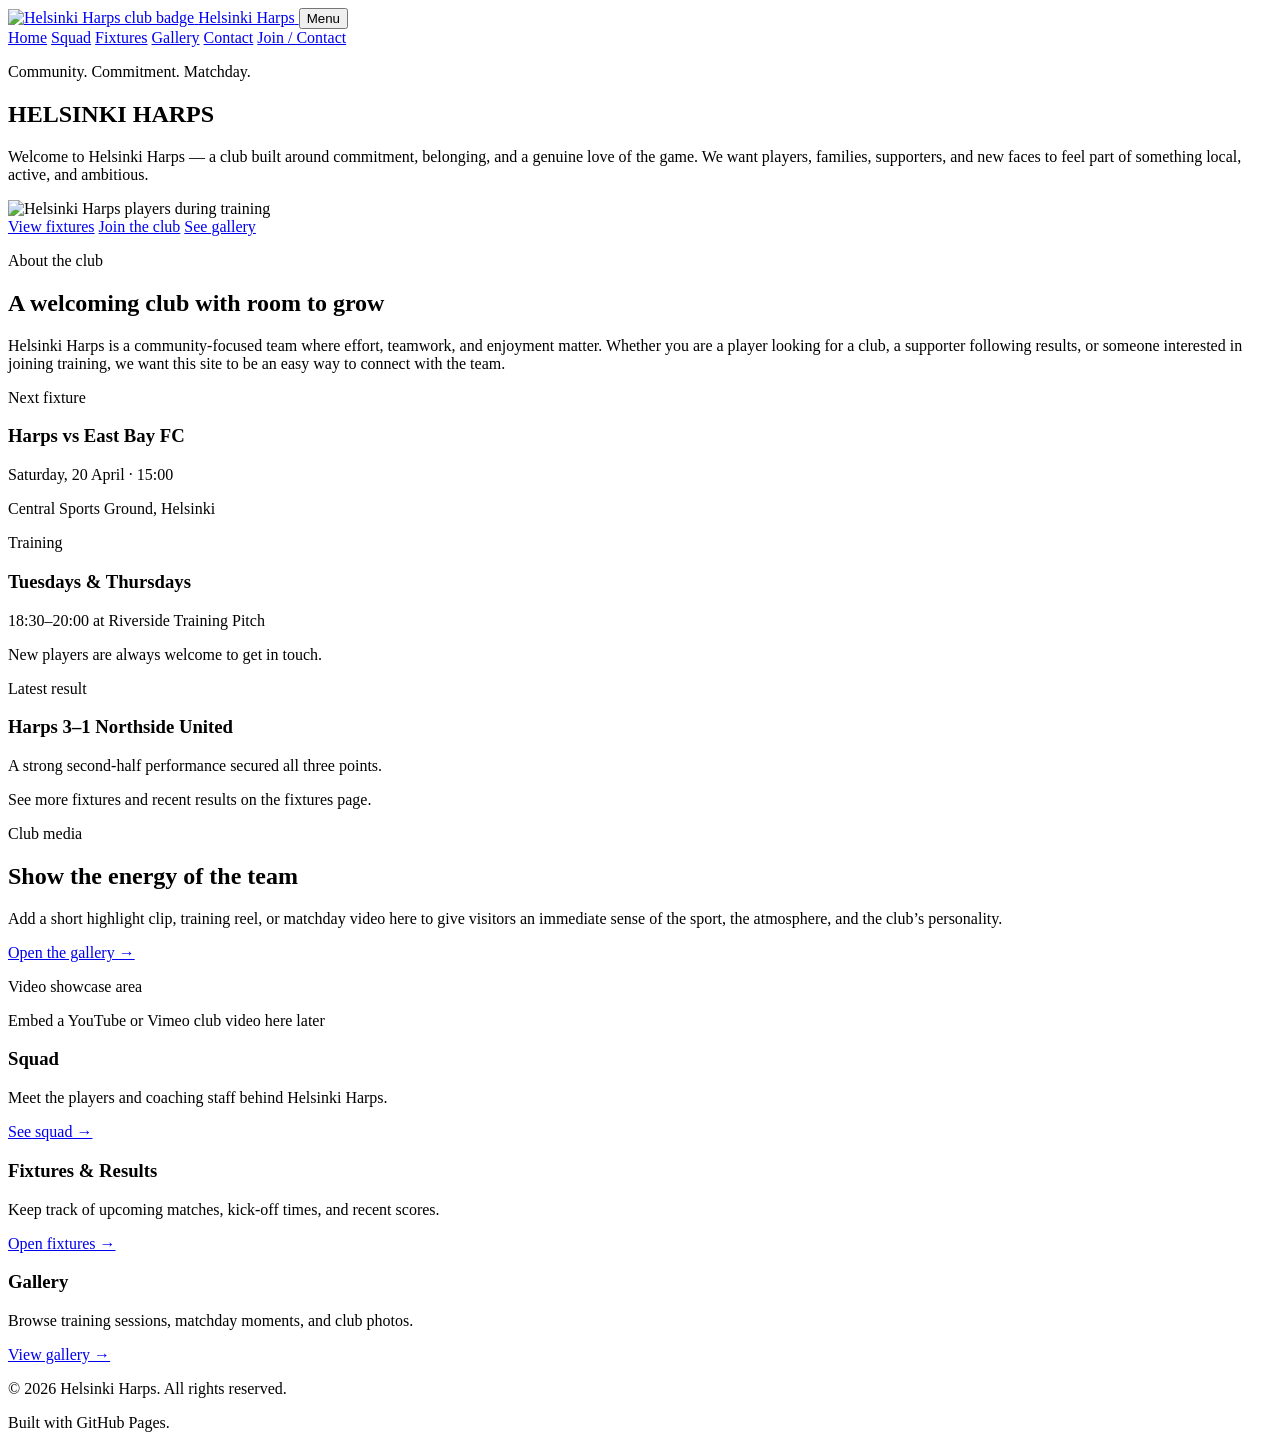
==== index.html @ 3d76b414 "Update index.html" ====
<!DOCTYPE html>
<html lang="en">
<head>
  <meta charset="UTF-8" />
  <meta name="viewport" content="width=device-width, initial-scale=1.0" />
  <title>Helsinki Harps | Club Home</title>
  <meta name="description" content="Official website of Helsinki Harps. Fixtures, squad, club updates, and contact information." />
  <link rel="stylesheet" href="style.css" />
</head>
<body>
  <header class="site-header">
    <div class="container nav-wrap">
      <a class="brand" href="index.html">
        <img src="assets/badges/badge.svg" alt="Helsinki Harps club badge" class="logo" />
        <span>Helsinki Harps</span>
      </a>

      <button class="menu-toggle" aria-label="Toggle navigation" id="menuToggle">Menu</button>

      <nav class="site-nav" id="siteNav">
        <a href="index.html">Home</a>
        <a href="squad.html">Squad</a>
        <a href="fixtures.html">Fixtures</a>
        <a href="gallery.html">Gallery</a>
        <a href="contact.html">Contact</a>
        <a href="contact.html" class="nav-cta">Join / Contact</a>
      </nav>
    </div>
  </header>

  <main>
    <section class="hero hero-spacious">
      <div class="container">
        <p class="hero-kicker">Community. Commitment. Matchday.</p>
        <h1 class="hero-title">HELSINKI HARPS</h1>
        <p class="hero-intro">
          Welcome to Helsinki Harps — a club built around commitment, belonging, and a genuine love of the game.
          We want players, families, supporters, and new faces to feel part of something local, active, and ambitious.
        </p>

        <div class="hero-image-wrap">
          <img
            src="assets/images/training/harps-training.jpeg"
            alt="Helsinki Harps players during training"
            width="1600"
            height="900"
            class="hero-image"
          />
        </div>

        <div class="hero-actions hero-actions-below">
          <a class="btn btn-primary" href="fixtures.html">View fixtures</a>
          <a class="btn btn-secondary" href="contact.html">Join the club</a>
          <a class="btn btn-ghost" href="gallery.html">See gallery</a>
        </div>
      </div>
    </section>

    <section class="section welcome-section">
      <div class="container two-col">
        <div>
          <p class="section-label">About the club</p>
          <h2>A welcoming club with room to grow</h2>
        </div>
        <div>
          <p class="section-text">
            Helsinki Harps is a community-focused team where effort, teamwork, and enjoyment matter.
            Whether you are a player looking for a club, a supporter following results, or someone interested
            in joining training, we want this site to be an easy way to connect with the team.
          </p>
        </div>
      </div>
    </section>

    <section class="section cards-section">
      <div class="container cards-3">
        <article class="info-card">
          <p class="card-label">Next fixture</p>
          <h3>Harps vs East Bay FC</h3>
          <p>Saturday, 20 April · 15:00</p>
          <p>Central Sports Ground, Helsinki</p>
        </article>

        <article class="info-card">
          <p class="card-label">Training</p>
          <h3>Tuesdays & Thursdays</h3>
          <p>18:30–20:00 at Riverside Training Pitch</p>
          <p>New players are always welcome to get in touch.</p>
        </article>

        <article class="info-card">
          <p class="card-label">Latest result</p>
          <h3>Harps 3–1 Northside United</h3>
          <p>A strong second-half performance secured all three points.</p>
          <p>See more fixtures and recent results on the fixtures page.</p>
        </article>
      </div>
    </section>

    <section class="section media-section">
      <div class="container media-grid">
        <div>
          <p class="section-label">Club media</p>
          <h2>Show the energy of the team</h2>
          <p class="section-text">
            Add a short highlight clip, training reel, or matchday video here to give visitors an immediate sense
            of the sport, the atmosphere, and the club’s personality.
          </p>
          <a class="text-link" href="gallery.html">Open the gallery →</a>
        </div>

        <div class="video-placeholder">
          <div class="video-box">
            <p>Video showcase area</p>
            <span>Embed a YouTube or Vimeo club video here later</span>
          </div>
        </div>
      </div>
    </section>

    <section class="section quick-links-section">
      <div class="container cards-3">
        <article class="link-card">
          <h3>Squad</h3>
          <p>Meet the players and coaching staff behind Helsinki Harps.</p>
          <a class="text-link" href="squad.html">See squad →</a>
        </article>

        <article class="link-card">
          <h3>Fixtures & Results</h3>
          <p>Keep track of upcoming matches, kick-off times, and recent scores.</p>
          <a class="text-link" href="fixtures.html">Open fixtures →</a>
        </article>

        <article class="link-card">
          <h3>Gallery</h3>
          <p>Browse training sessions, matchday moments, and club photos.</p>
          <a class="text-link" href="gallery.html">View gallery →</a>
        </article>
      </div>
    </section>
  </main>

  <footer class="site-footer">
    <div class="container footer-wrap">
      <p>© 2026 Helsinki Harps. All rights reserved.</p>
      <p>Built with GitHub Pages.</p>
    </div>
  </footer>

  <script src="script.js"></script>
</body>
</html>
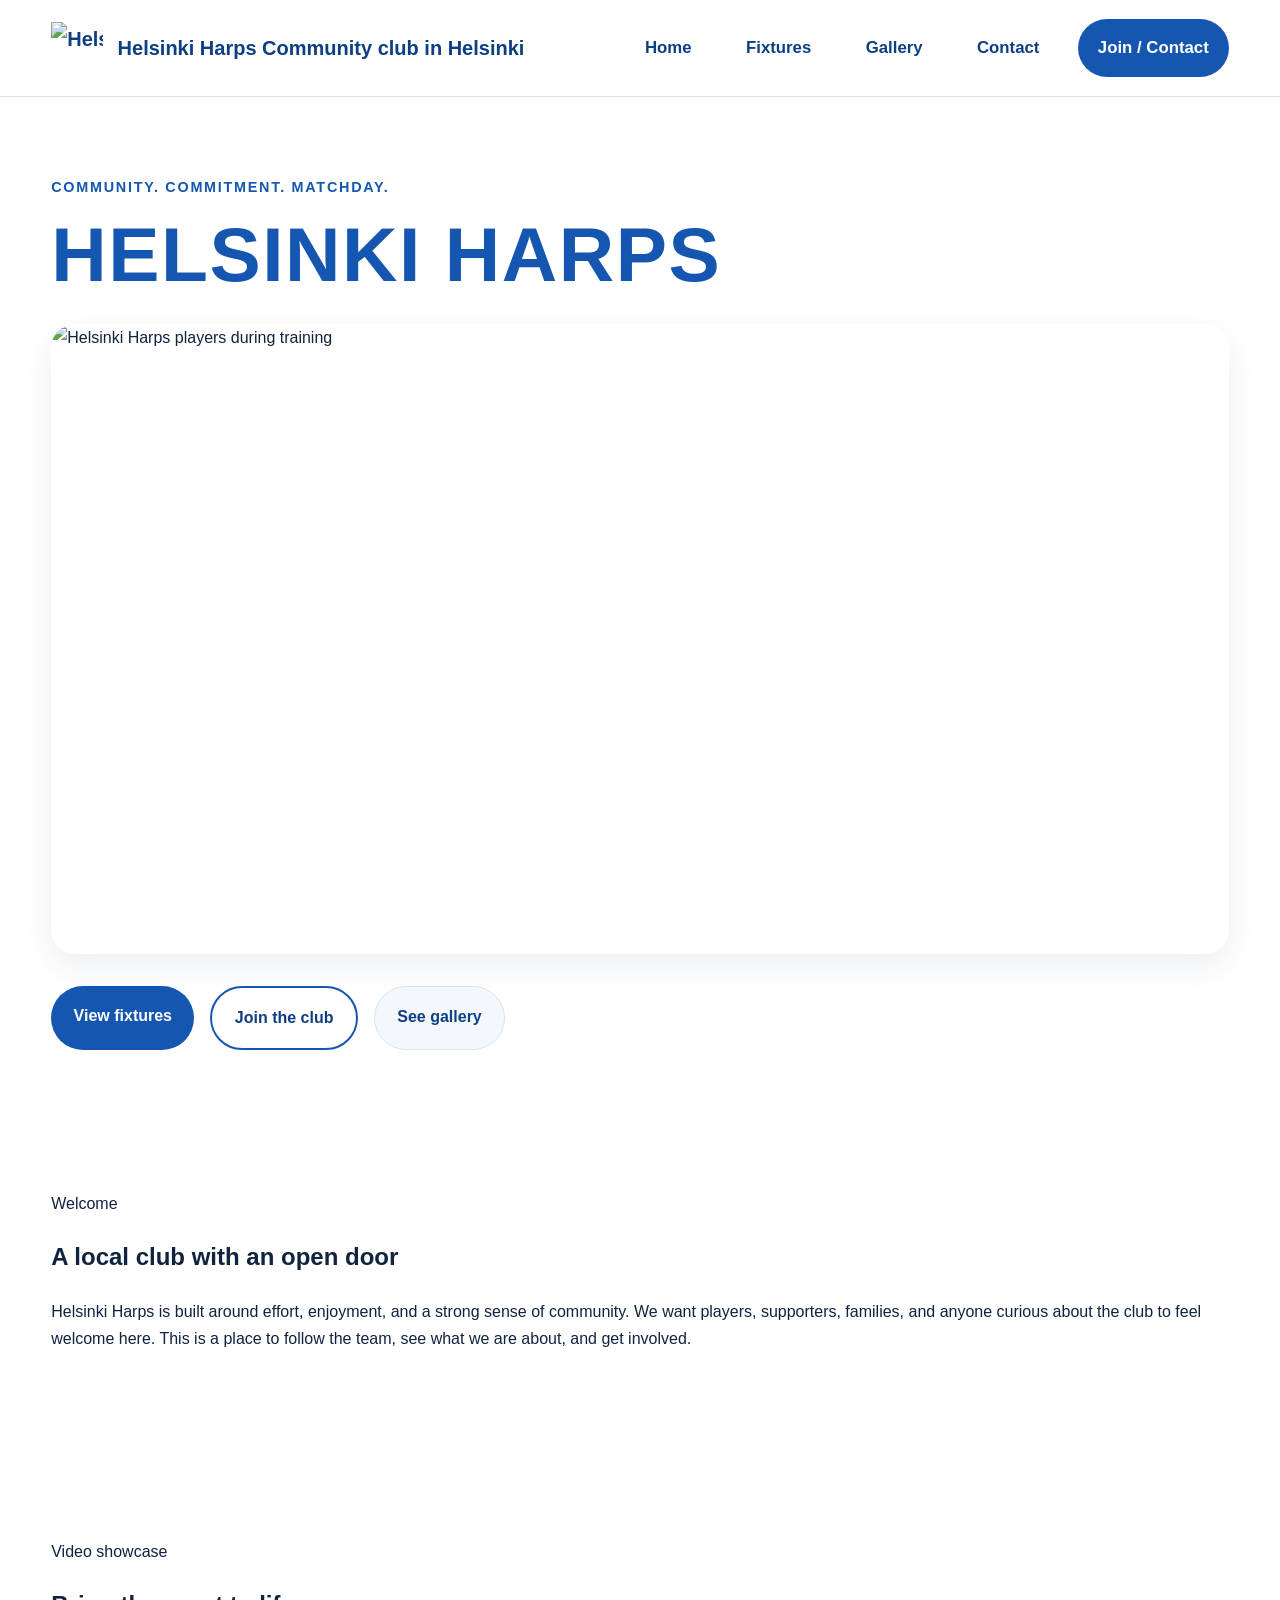
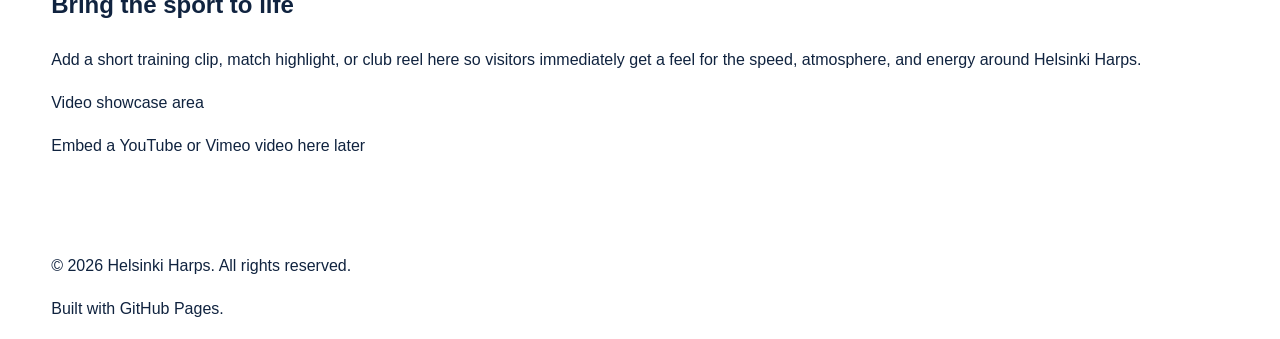
==== commit 6569e420: "Update index.html" ====
--- a/index.html
+++ b/index.html
@@ -4,22 +4,33 @@
   <meta charset="UTF-8" />
   <meta name="viewport" content="width=device-width, initial-scale=1.0" />
   <title>Helsinki Harps | Club Home</title>
-  <meta name="description" content="Official website of Helsinki Harps. Fixtures, squad, club updates, and contact information." />
+  <meta
+    name="description"
+    content="Official website of Helsinki Harps. Club information, gallery, fixtures, and contact details."
+  />
   <link rel="stylesheet" href="style.css" />
 </head>
 <body>
   <header class="site-header">
     <div class="container nav-wrap">
-      <a class="brand" href="index.html">
-        <img src="assets/badges/badge.svg" alt="Helsinki Harps club badge" class="logo" />
-        <span>Helsinki Harps</span>
+      <a class="brand brand-large" href="index.html">
+        <img
+          src="assets/badges/badge.svg"
+          alt="Helsinki Harps club badge"
+          class="logo"
+        />
+        <div class="brand-text">
+          <span class="brand-name">Helsinki Harps</span>
+          <span class="brand-subtitle">Community club in Helsinki</span>
+        </div>
       </a>
 
-      <button class="menu-toggle" aria-label="Toggle navigation" id="menuToggle">Menu</button>
+      <button class="menu-toggle" aria-label="Toggle navigation" id="menuToggle">
+        Menu
+      </button>
 
-      <nav class="site-nav" id="siteNav">
+      <nav class="site-nav site-nav-wide" id="siteNav">
         <a href="index.html">Home</a>
-        <a href="squad.html">Squad</a>
         <a href="fixtures.html">Fixtures</a>
         <a href="gallery.html">Gallery</a>
         <a href="contact.html">Contact</a>
@@ -29,14 +40,10 @@
   </header>
 
   <main>
-    <section class="hero hero-spacious">
-      <div class="container">
+    <section class="hero hero-clean">
+      <div class="container hero-container">
         <p class="hero-kicker">Community. Commitment. Matchday.</p>
         <h1 class="hero-title">HELSINKI HARPS</h1>
-        <p class="hero-intro">
-          Welcome to Helsinki Harps — a club built around commitment, belonging, and a genuine love of the game.
-          We want players, families, supporters, and new faces to feel part of something local, active, and ambitious.
-        </p>
 
         <div class="hero-image-wrap">
           <img
@@ -56,87 +63,35 @@
       </div>
     </section>
 
-    <section class="section welcome-section">
-      <div class="container two-col">
-        <div>
-          <p class="section-label">About the club</p>
-          <h2>A welcoming club with room to grow</h2>
-        </div>
-        <div>
-          <p class="section-text">
-            Helsinki Harps is a community-focused team where effort, teamwork, and enjoyment matter.
-            Whether you are a player looking for a club, a supporter following results, or someone interested
-            in joining training, we want this site to be an easy way to connect with the team.
-          </p>
-        </div>
-      </div>
-    </section>
-
-    <section class="section cards-section">
-      <div class="container cards-3">
-        <article class="info-card">
-          <p class="card-label">Next fixture</p>
-          <h3>Harps vs East Bay FC</h3>
-          <p>Saturday, 20 April · 15:00</p>
-          <p>Central Sports Ground, Helsinki</p>
-        </article>
-
-        <article class="info-card">
-          <p class="card-label">Training</p>
-          <h3>Tuesdays & Thursdays</h3>
-          <p>18:30–20:00 at Riverside Training Pitch</p>
-          <p>New players are always welcome to get in touch.</p>
-        </article>
-
-        <article class="info-card">
-          <p class="card-label">Latest result</p>
-          <h3>Harps 3–1 Northside United</h3>
-          <p>A strong second-half performance secured all three points.</p>
-          <p>See more fixtures and recent results on the fixtures page.</p>
-        </article>
+    <section class="section intro-section">
+      <div class="container intro-wrap">
+        <p class="section-label">Welcome</p>
+        <h2>A local club with an open door</h2>
+        <p class="section-text intro-text">
+          Helsinki Harps is built around effort, enjoyment, and a strong sense of community.
+          We want players, supporters, families, and anyone curious about the club to feel welcome here.
+          This is a place to follow the team, see what we are about, and get involved.
+        </p>
       </div>
     </section>
 
     <section class="section media-section">
       <div class="container media-grid">
-        <div>
-          <p class="section-label">Club media</p>
-          <h2>Show the energy of the team</h2>
+        <div class="media-copy">
+          <p class="section-label">Video showcase</p>
+          <h2>Bring the sport to life</h2>
           <p class="section-text">
-            Add a short highlight clip, training reel, or matchday video here to give visitors an immediate sense
-            of the sport, the atmosphere, and the club’s personality.
+            Add a short training clip, match highlight, or club reel here so visitors immediately
+            get a feel for the speed, atmosphere, and energy around Helsinki Harps.
           </p>
-          <a class="text-link" href="gallery.html">Open the gallery →</a>
         </div>
 
         <div class="video-placeholder">
           <div class="video-box">
             <p>Video showcase area</p>
-            <span>Embed a YouTube or Vimeo club video here later</span>
+            <span>Embed a YouTube or Vimeo video here later</span>
           </div>
         </div>
-      </div>
-    </section>
-
-    <section class="section quick-links-section">
-      <div class="container cards-3">
-        <article class="link-card">
-          <h3>Squad</h3>
-          <p>Meet the players and coaching staff behind Helsinki Harps.</p>
-          <a class="text-link" href="squad.html">See squad →</a>
-        </article>
-
-        <article class="link-card">
-          <h3>Fixtures & Results</h3>
-          <p>Keep track of upcoming matches, kick-off times, and recent scores.</p>
-          <a class="text-link" href="fixtures.html">Open fixtures →</a>
-        </article>
-
-        <article class="link-card">
-          <h3>Gallery</h3>
-          <p>Browse training sessions, matchday moments, and club photos.</p>
-          <a class="text-link" href="gallery.html">View gallery →</a>
-        </article>
       </div>
     </section>
   </main>
--- a/style.css
+++ b/style.css
@@ -0,0 +1,217 @@
+:root {
+  --bg: #ffffff;
+  --bg-soft: #f4f8fc;
+  --bg-accent: #eaf3ff;
+  --text: #10233f;
+  --text-soft: #48627d;
+  --blue: #1557b0;
+  --blue-dark: #0d3f82;
+  --blue-soft: #dbeafe;
+  --line: #d7e4f2;
+  --panel: #ffffff;
+  --shadow: 0 12px 32px rgba(15, 45, 85, 0.08);
+  --radius: 18px;
+  --max-width: 1180px;
+}
+
+* {
+  box-sizing: border-box;
+}
+
+html {
+  scroll-behavior: smooth;
+}
+
+body {
+  margin: 0;
+  font-family: "Segoe UI", Arial, sans-serif;
+  background: var(--bg);
+  color: var(--text);
+  line-height: 1.7;
+}
+
+img {
+  max-width: 100%;
+  display: block;
+}
+
+a {
+  color: inherit;
+  text-decoration: none;
+}
+
+.container {
+  width: min(92%, var(--max-width));
+  margin: 0 auto;
+}
+
+.site-header {
+  background: rgba(255, 255, 255, 0.96);
+  border-bottom: 1px solid var(--line);
+  position: sticky;
+  top: 0;
+  z-index: 100;
+  backdrop-filter: blur(10px);
+}
+
+.nav-wrap {
+  display: flex;
+  align-items: center;
+  justify-content: space-between;
+  gap: 2rem;
+  padding: 1.2rem 0;
+}
+
+.brand {
+  display: flex;
+  align-items: center;
+  gap: 0.9rem;
+  font-weight: 800;
+  font-size: 1.25rem;
+  color: var(--blue-dark);
+  white-space: nowrap;
+}
+
+.logo {
+  width: 52px;
+  height: 52px;
+  object-fit: contain;
+}
+
+.site-nav {
+  display: flex;
+  align-items: center;
+  gap: 1.4rem;
+  flex-wrap: wrap;
+}
+
+.site-nav a {
+  font-size: 1.05rem;
+  font-weight: 700;
+  color: var(--blue-dark);
+  padding: 0.8rem 1rem;
+  border-radius: 999px;
+}
+
+.site-nav a:hover {
+  background: var(--bg-accent);
+}
+
+.site-nav .nav-cta {
+  background: var(--blue);
+  color: #ffffff;
+  padding: 0.9rem 1.25rem;
+}
+
+.site-nav .nav-cta:hover {
+  background: var(--blue-dark);
+}
+
+.menu-toggle {
+  display: none;
+  background: var(--blue);
+  color: white;
+  border: none;
+  padding: 0.85rem 1rem;
+  border-radius: 12px;
+  font-weight: 700;
+}
+
+.hero {
+  padding: 4rem 0 3rem;
+}
+
+.hero-spacious {
+  padding-top: 4.5rem;
+}
+
+.hero-kicker {
+  text-transform: uppercase;
+  letter-spacing: 0.12em;
+  font-size: 0.9rem;
+  color: var(--blue);
+  font-weight: 800;
+  margin-bottom: 1rem;
+}
+
+.hero-title {
+  font-size: clamp(2.8rem, 6vw, 5.6rem);
+  line-height: 1;
+  letter-spacing: 0.02em;
+  color: var(--blue);
+  margin: 0 0 1.2rem;
+  font-weight: 900;
+}
+
+.hero-intro {
+  max-width: 760px;
+  font-size: 1.2rem;
+  color: var(--text-soft);
+  margin-bottom: 2rem;
+}
+
+.hero-image-wrap {
+  margin-top: 2rem;
+  margin-bottom: 2rem;
+}
+
+.hero-image {
+  width: 100%;
+  height: min(70vh, 720px);
+  object-fit: cover;
+  border-radius: 24px;
+  box-shadow: var(--shadow);
+}
+
+.hero-actions {
+  display: flex;
+  flex-wrap: wrap;
+  gap: 1rem;
+}
+
+.hero-actions-below {
+  margin-top: 1rem;
+}
+
+.btn {
+  display: inline-block;
+  padding: 1rem 1.4rem;
+  border-radius: 999px;
+  font-weight: 800;
+  font-size: 1rem;
+  transition: 0.2s ease;
+}
+
+.btn-primary {
+  background: var(--blue);
+  color: #ffffff;
+}
+
+.btn-primary:hover {
+  background: var(--blue-dark);
+}
+
+.btn-secondary {
+  background: #ffffff;
+  color: var(--blue-dark);
+  border: 2px solid var(--blue);
+}
+
+.btn-secondary:hover {
+  background: var(--bg-accent);
+}
+
+.btn-ghost {
+  background: var(--bg-soft);
+  color: var(--blue-dark);
+  border: 1px solid var(--line);
+}
+
+.btn-ghost:hover {
+  background: var(--blue-soft);
+}
+
+.section {
+  padding: 4.8rem 0;
+}
+
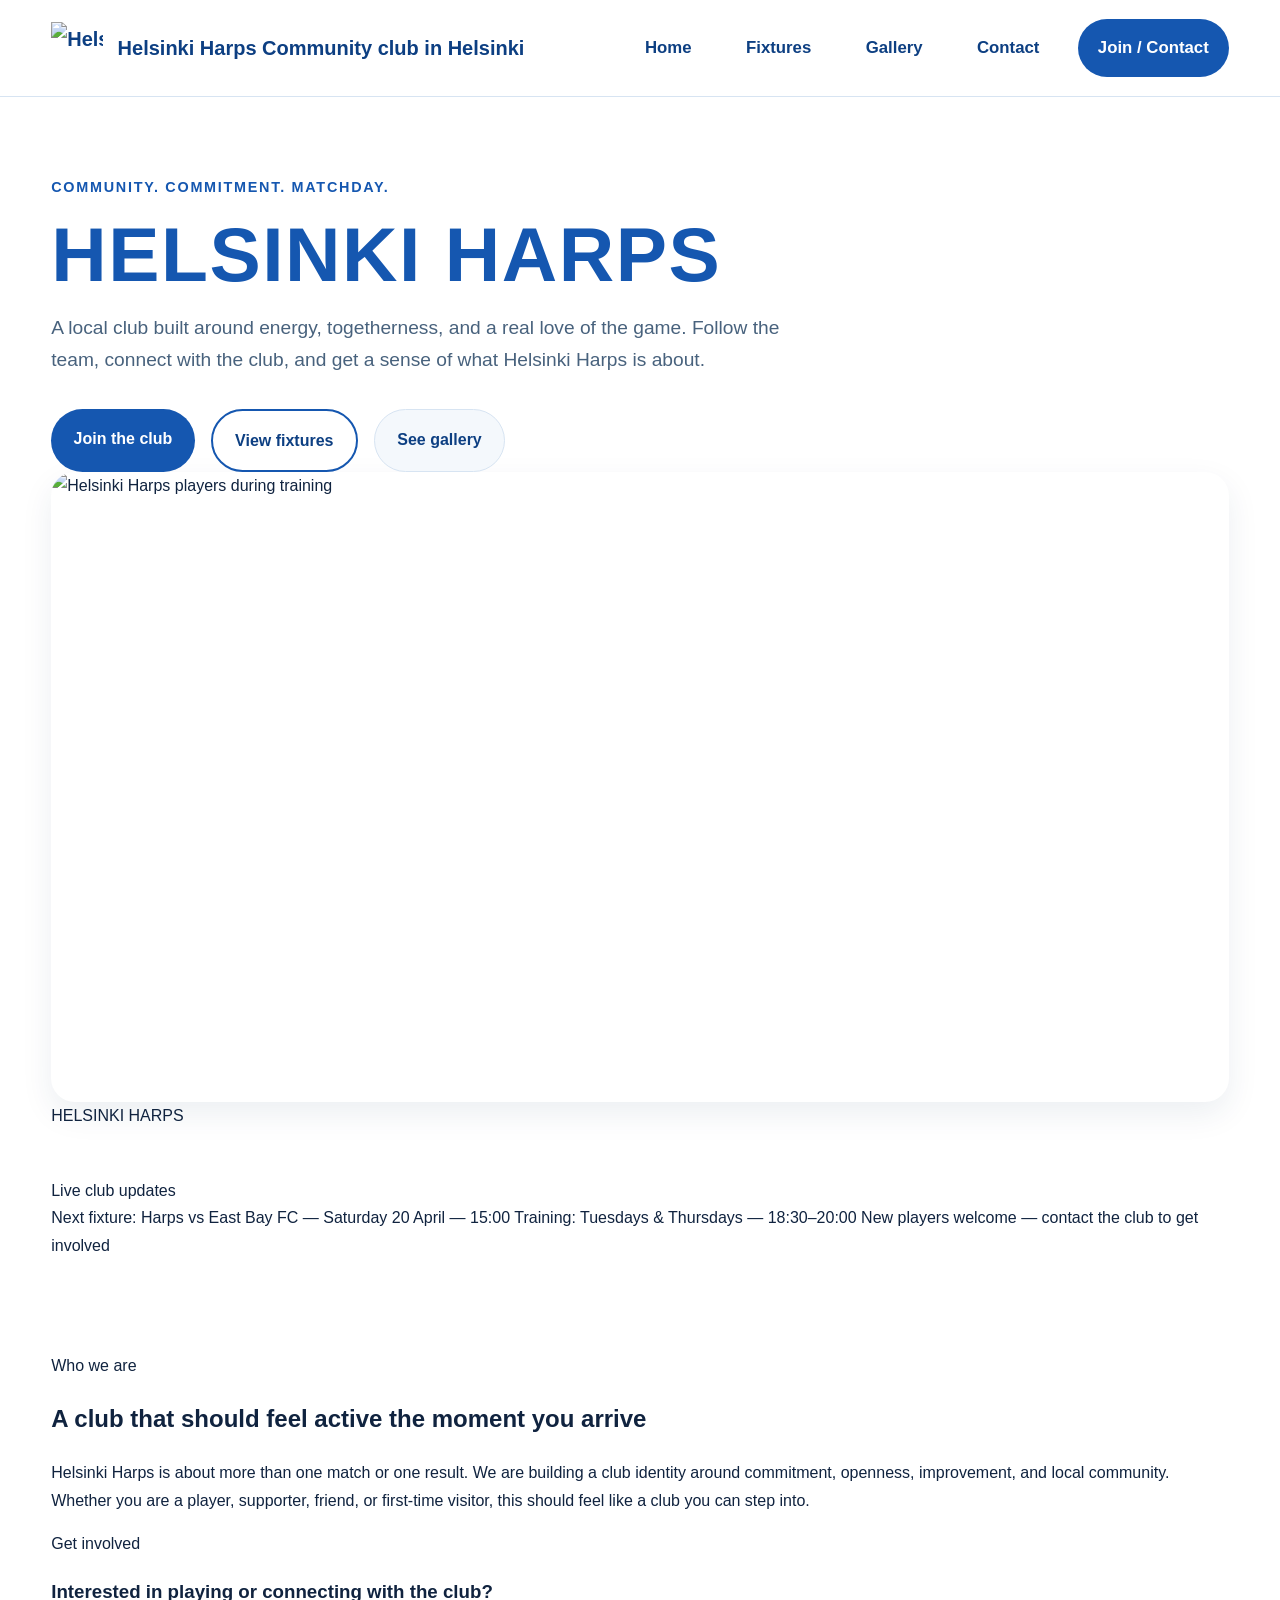
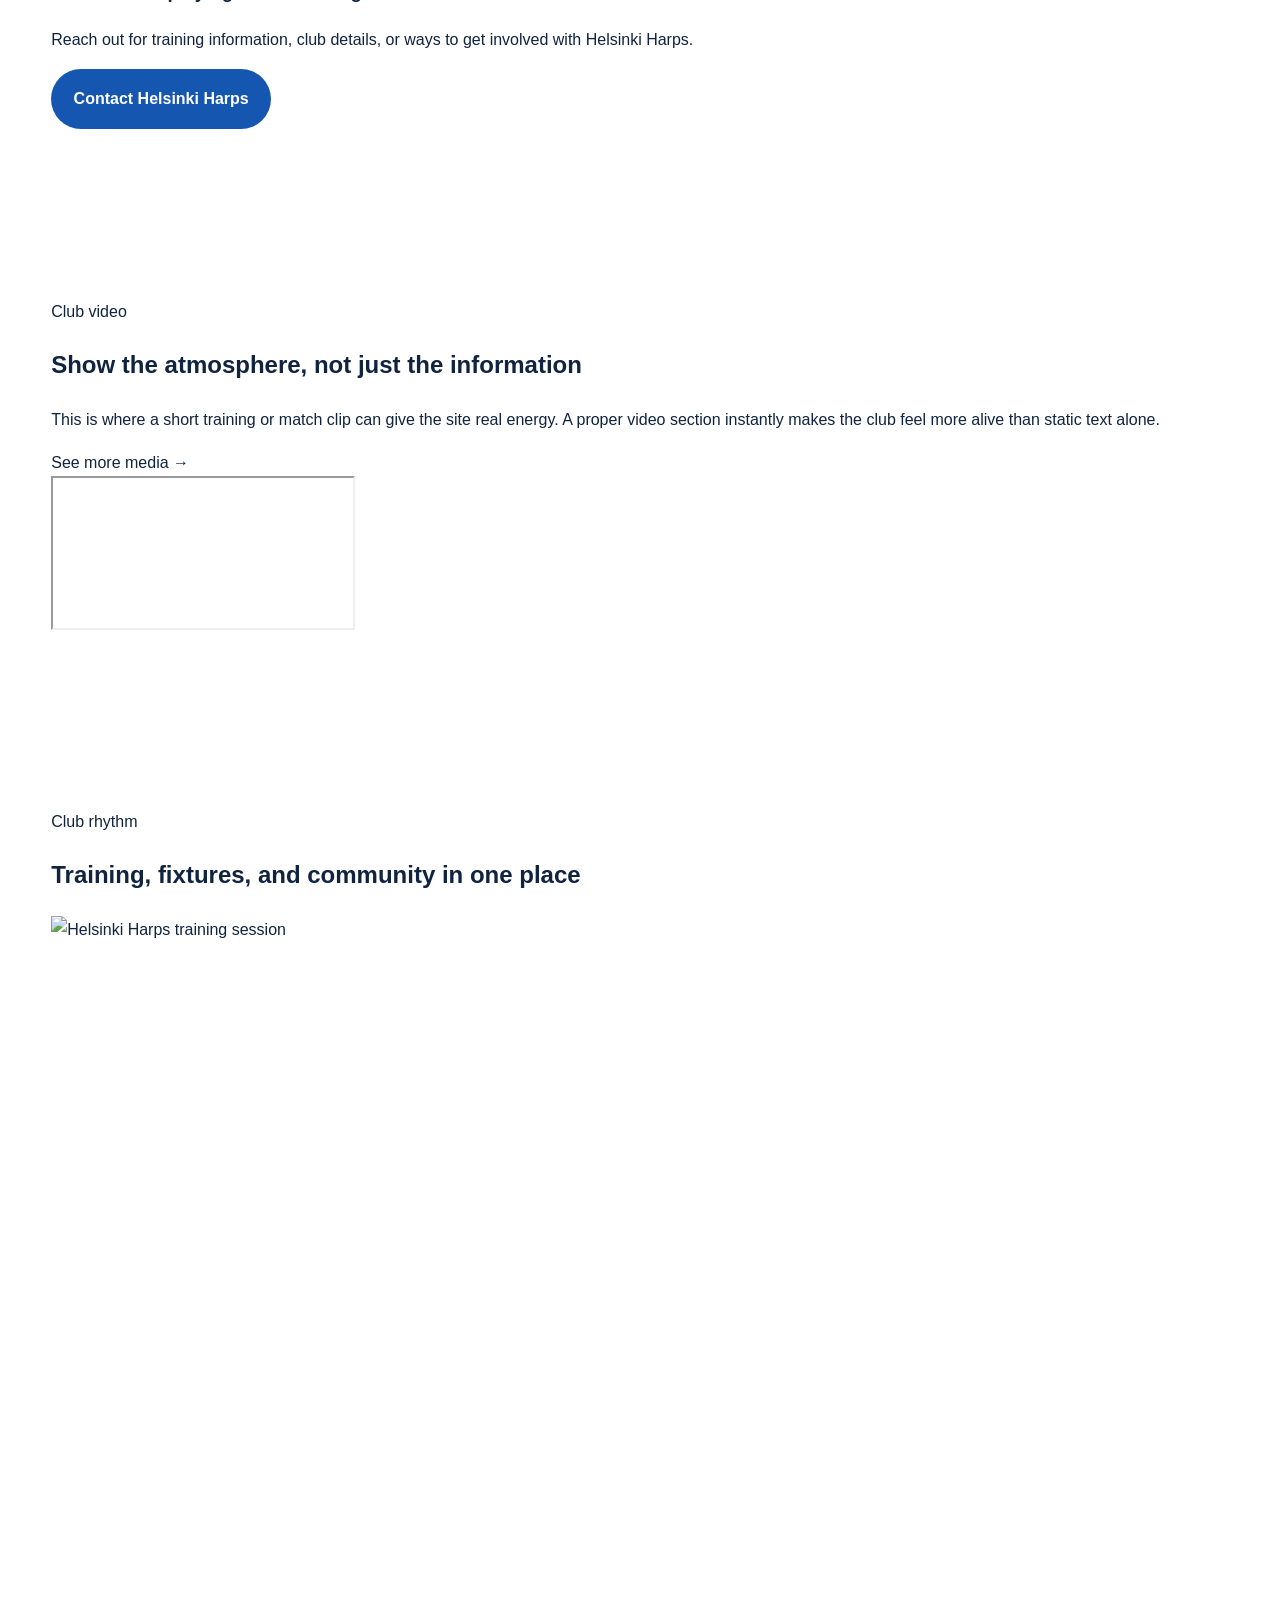
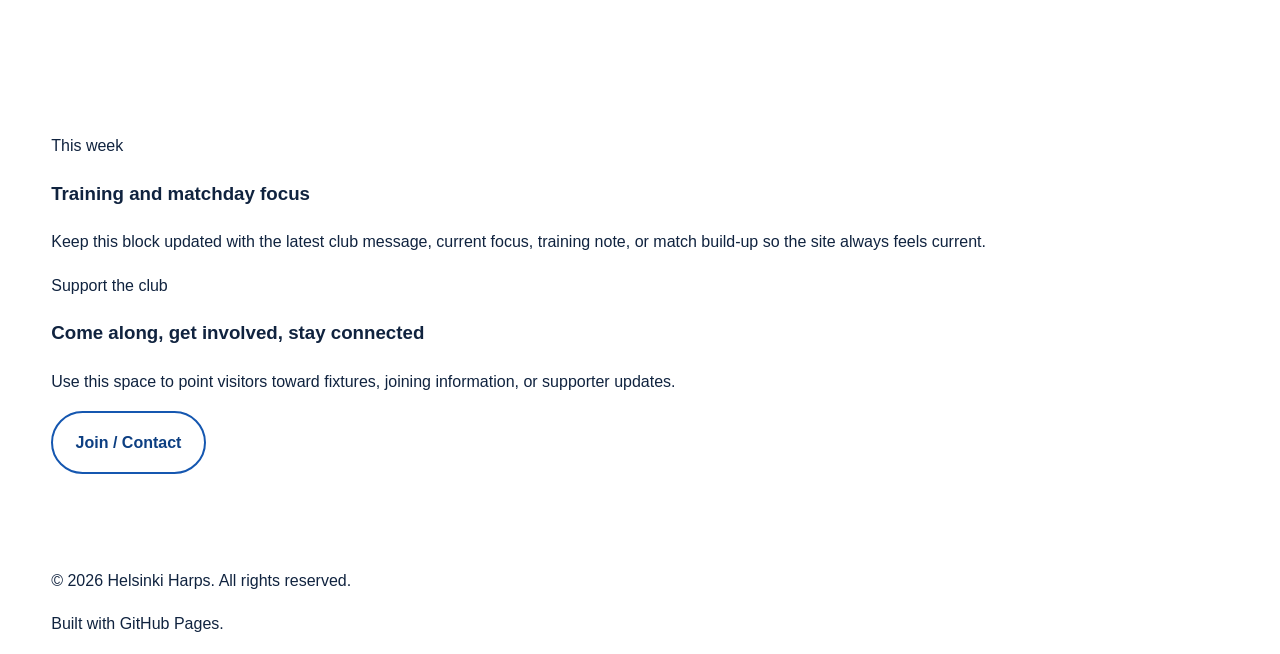
==== commit d8119bcf: "Update index.html" ====
--- a/index.html
+++ b/index.html
@@ -6,12 +6,12 @@
   <title>Helsinki Harps | Club Home</title>
   <meta
     name="description"
-    content="Official website of Helsinki Harps. Club information, gallery, fixtures, and contact details."
+    content="Official website of Helsinki Harps. Community club in Helsinki with fixtures, media, contact information, and club updates."
   />
   <link rel="stylesheet" href="style.css" />
 </head>
 <body>
-  <header class="site-header">
+  <header class="site-header" id="siteHeader">
     <div class="container nav-wrap">
       <a class="brand brand-large" href="index.html">
         <img
@@ -40,57 +40,134 @@
   </header>
 
   <main>
-    <section class="hero hero-clean">
-      <div class="container hero-container">
-        <p class="hero-kicker">Community. Commitment. Matchday.</p>
-        <h1 class="hero-title">HELSINKI HARPS</h1>
+    <section class="hero hero-premium">
+      <div class="container hero-grid">
+        <div class="hero-copy">
+          <p class="hero-kicker">Community. Commitment. Matchday.</p>
+          <h1 class="hero-title reveal">
+            HELSINKI HARPS
+          </h1>
+          <p class="hero-intro reveal">
+            A local club built around energy, togetherness, and a real love of the game.
+            Follow the team, connect with the club, and get a sense of what Helsinki Harps is about.
+          </p>
 
-        <div class="hero-image-wrap">
-          <img
-            src="assets/images/training/harps-training.jpeg"
-            alt="Helsinki Harps players during training"
-            width="1600"
-            height="900"
-            class="hero-image"
-          />
+          <div class="hero-actions reveal">
+            <a class="btn btn-primary" href="contact.html">Join the club</a>
+            <a class="btn btn-secondary" href="fixtures.html">View fixtures</a>
+            <a class="btn btn-ghost" href="gallery.html">See gallery</a>
+          </div>
         </div>
 
-        <div class="hero-actions hero-actions-below">
-          <a class="btn btn-primary" href="fixtures.html">View fixtures</a>
-          <a class="btn btn-secondary" href="contact.html">Join the club</a>
-          <a class="btn btn-ghost" href="gallery.html">See gallery</a>
+        <div class="hero-visual reveal">
+          <div class="hero-image-frame">
+            <img
+              src="assets/images/training/harps-training.jpeg"
+              alt="Helsinki Harps players during training"
+              width="1600"
+              height="900"
+              class="hero-image"
+            />
+            <div class="hero-image-badge">HELSINKI HARPS</div>
+          </div>
         </div>
       </div>
     </section>
 
-    <section class="section intro-section">
-      <div class="container intro-wrap">
-        <p class="section-label">Welcome</p>
-        <h2>A local club with an open door</h2>
-        <p class="section-text intro-text">
-          Helsinki Harps is built around effort, enjoyment, and a strong sense of community.
-          We want players, supporters, families, and anyone curious about the club to feel welcome here.
-          This is a place to follow the team, see what we are about, and get involved.
-        </p>
+    <section class="live-band">
+      <div class="container live-band-inner">
+        <div class="live-pill">Live club updates</div>
+        <div class="live-items">
+          <span>Next fixture: Harps vs East Bay FC — Saturday 20 April — 15:00</span>
+          <span>Training: Tuesdays & Thursdays — 18:30–20:00</span>
+          <span>New players welcome — contact the club to get involved</span>
+        </div>
       </div>
     </section>
 
-    <section class="section media-section">
-      <div class="container media-grid">
-        <div class="media-copy">
-          <p class="section-label">Video showcase</p>
-          <h2>Bring the sport to life</h2>
-          <p class="section-text">
-            Add a short training clip, match highlight, or club reel here so visitors immediately
-            get a feel for the speed, atmosphere, and energy around Helsinki Harps.
+    <section class="section intro-section reveal-section">
+      <div class="container story-grid">
+        <div class="story-copy">
+          <p class="section-label">Who we are</p>
+          <h2>A club that should feel active the moment you arrive</h2>
+          <p class="section-text intro-text">
+            Helsinki Harps is about more than one match or one result. We are building a club identity
+            around commitment, openness, improvement, and local community. Whether you are a player,
+            supporter, friend, or first-time visitor, this should feel like a club you can step into.
           </p>
         </div>
 
-        <div class="video-placeholder">
-          <div class="video-box">
-            <p>Video showcase area</p>
-            <span>Embed a YouTube or Vimeo video here later</span>
-          </div>
+        <div class="story-cta-card">
+          <p class="card-label">Get involved</p>
+          <h3>Interested in playing or connecting with the club?</h3>
+          <p>
+            Reach out for training information, club details, or ways to get involved with Helsinki Harps.
+          </p>
+          <a class="btn btn-primary btn-full" href="contact.html">Contact Helsinki Harps</a>
+        </div>
+      </div>
+    </section>
+
+    <section class="section media-section reveal-section">
+      <div class="container media-grid">
+        <div class="media-copy">
+          <p class="section-label">Club video</p>
+          <h2>Show the atmosphere, not just the information</h2>
+          <p class="section-text">
+            This is where a short training or match clip can give the site real energy. A proper video
+            section instantly makes the club feel more alive than static text alone.
+          </p>
+          <a class="text-link" href="gallery.html">See more media →</a>
+        </div>
+
+        <div class="video-embed-wrap">
+          <iframe
+            class="video-embed"
+            src="https://www.youtube.com/embed/dQw4w9WgXcQ"
+            title="Helsinki Harps club video"
+            loading="lazy"
+            allow="accelerometer; autoplay; clipboard-write; encrypted-media; gyroscope; picture-in-picture; web-share"
+            allowfullscreen
+          ></iframe>
+        </div>
+      </div>
+    </section>
+
+    <section class="section rhythm-section reveal-section">
+      <div class="container">
+        <div class="rhythm-header">
+          <p class="section-label">Club rhythm</p>
+          <h2>Training, fixtures, and community in one place</h2>
+        </div>
+
+        <div class="rhythm-grid">
+          <article class="rhythm-card rhythm-card-image">
+            <img
+              src="assets/images/training/harps-training.jpeg"
+              alt="Helsinki Harps training session"
+              width="1200"
+              height="800"
+              loading="lazy"
+            />
+          </article>
+
+          <article class="rhythm-card rhythm-card-text">
+            <p class="card-label">This week</p>
+            <h3>Training and matchday focus</h3>
+            <p>
+              Keep this block updated with the latest club message, current focus, training note,
+              or match build-up so the site always feels current.
+            </p>
+          </article>
+
+          <article class="rhythm-card rhythm-card-text">
+            <p class="card-label">Support the club</p>
+            <h3>Come along, get involved, stay connected</h3>
+            <p>
+              Use this space to point visitors toward fixtures, joining information, or supporter updates.
+            </p>
+            <a class="btn btn-secondary btn-full" href="contact.html">Join / Contact</a>
+          </article>
         </div>
       </div>
     </section>
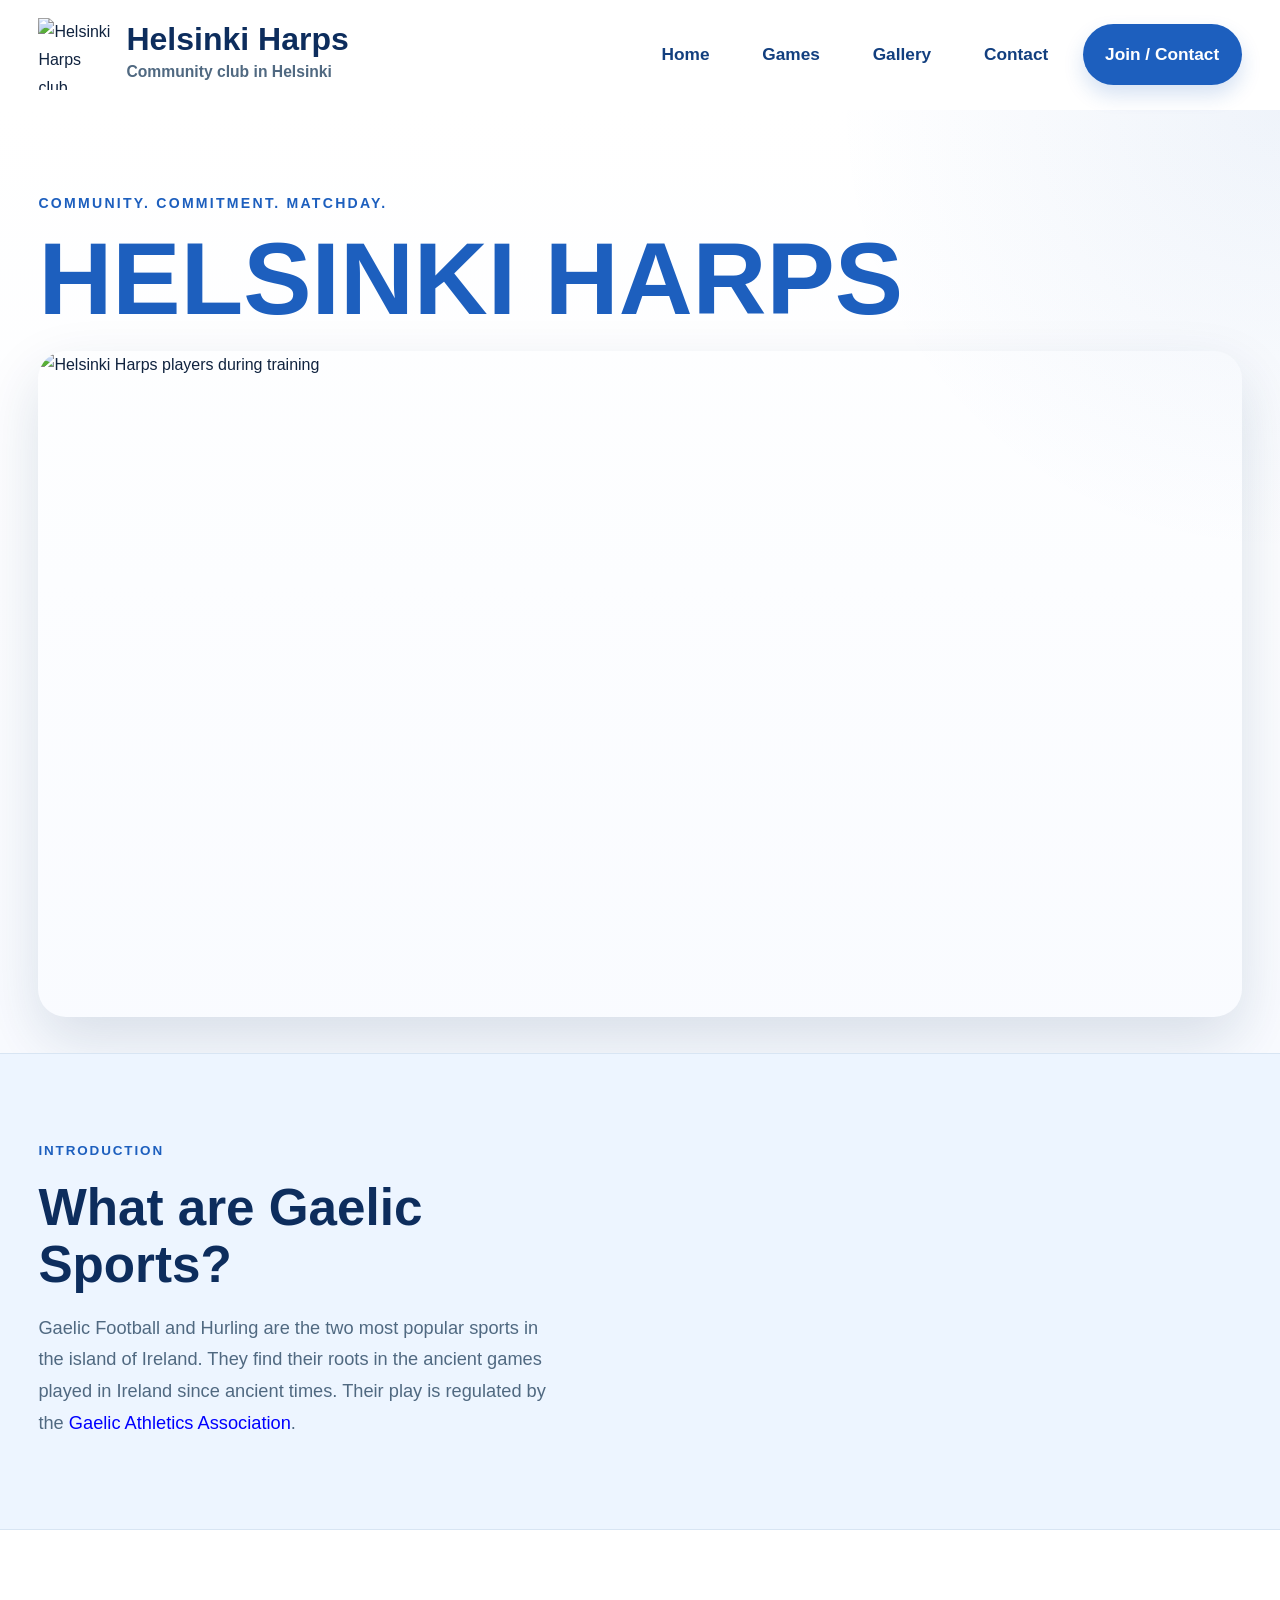
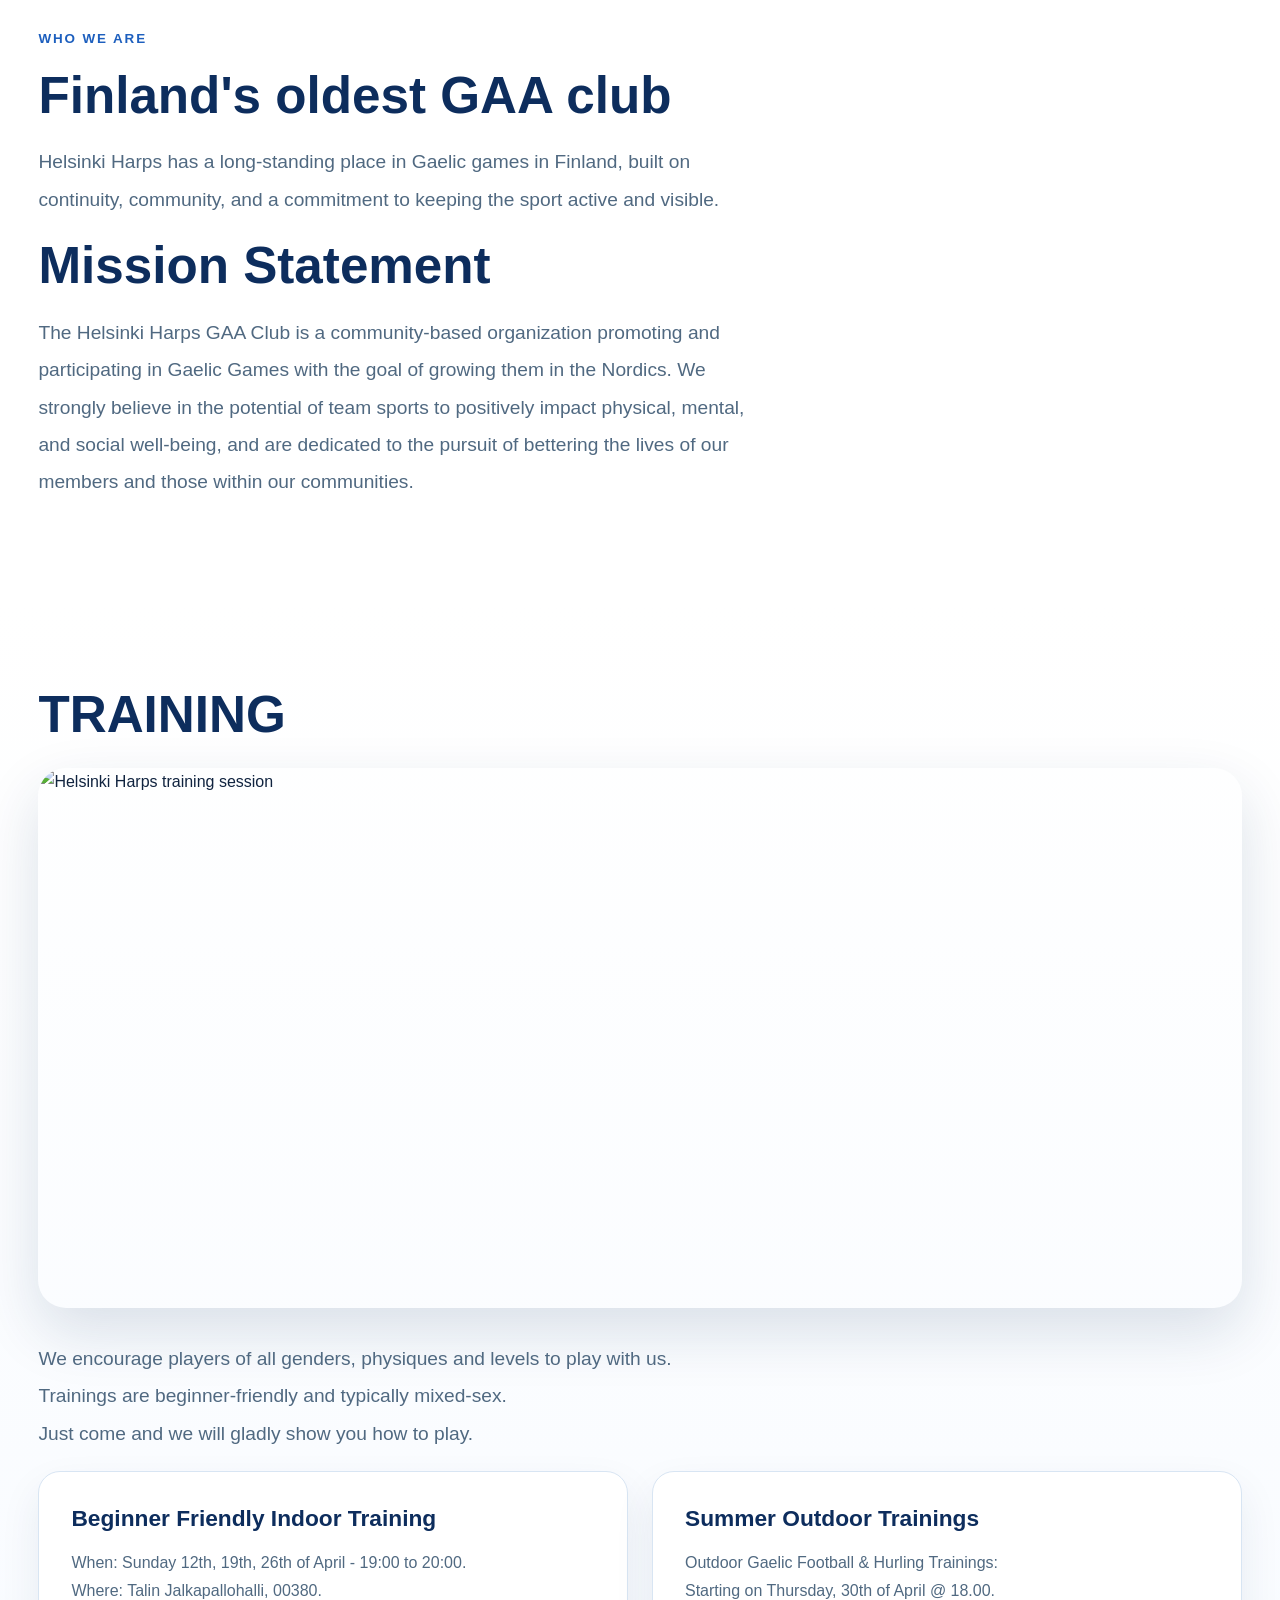
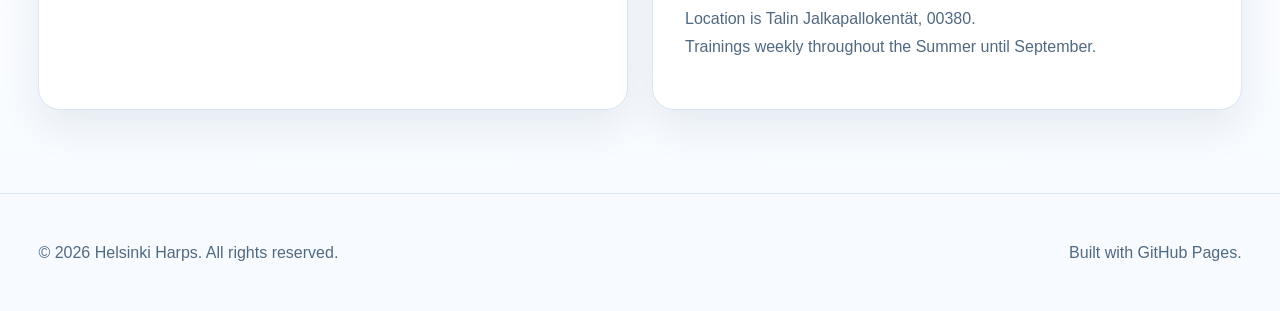
==== commit c4a73607: "Added mission statement" ====
--- a/index.html
+++ b/index.html
@@ -15,7 +15,7 @@
     <div class="container nav-wrap">
       <a class="brand brand-large" href="index.html">
         <img
-          src="assets/badges/badge.svg"
+          src="assets/badge_HELSINKIharps72dpi.png"
           alt="Helsinki Harps club badge"
           class="logo"
         />
@@ -31,7 +31,7 @@
 
       <nav class="site-nav site-nav-wide" id="siteNav">
         <a href="index.html">Home</a>
-        <a href="fixtures.html">Fixtures</a>
+        <a href="games.html">Games</a>
         <a href="gallery.html">Gallery</a>
         <a href="contact.html">Contact</a>
         <a href="contact.html" class="nav-cta">Join / Contact</a>
@@ -41,23 +41,9 @@
 
   <main>
     <section class="hero hero-premium">
-      <div class="container hero-grid">
-        <div class="hero-copy">
-          <p class="hero-kicker">Community. Commitment. Matchday.</p>
-          <h1 class="hero-title reveal">
-            HELSINKI HARPS
-          </h1>
-          <p class="hero-intro reveal">
-            A local club built around energy, togetherness, and a real love of the game.
-            Follow the team, connect with the club, and get a sense of what Helsinki Harps is about.
-          </p>
-
-          <div class="hero-actions reveal">
-            <a class="btn btn-primary" href="contact.html">Join the club</a>
-            <a class="btn btn-secondary" href="fixtures.html">View fixtures</a>
-            <a class="btn btn-ghost" href="gallery.html">See gallery</a>
-          </div>
-        </div>
+      <div class="container hero-single">
+        <p class="hero-kicker">Community. Commitment. Matchday.</p>
+        <h1 class="hero-title reveal">HELSINKI HARPS</h1>
 
         <div class="hero-visual reveal">
           <div class="hero-image-frame">
@@ -68,105 +54,84 @@
               height="900"
               class="hero-image"
             />
-            <div class="hero-image-badge">HELSINKI HARPS</div>
           </div>
         </div>
       </div>
     </section>
 
-    <section class="live-band">
-      <div class="container live-band-inner">
-        <div class="live-pill">Live club updates</div>
-        <div class="live-items">
-          <span>Next fixture: Harps vs East Bay FC — Saturday 20 April — 15:00</span>
-          <span>Training: Tuesdays & Thursdays — 18:30–20:00</span>
-          <span>New players welcome — contact the club to get involved</span>
+    <section class="video-band reveal-section">
+      <div class="container media-grid media-grid-stacked">
+        <div class="media-copy">
+          <p class="section-label">Introduction</p>
+          <h2>What are Gaelic Sports?</h2>
+          <p class="section-text">
+            Gaelic Football and Hurling are the two most popular sports in the island of Ireland. They find their roots in the ancient games played in Ireland since ancient times. Their play is regulated by the <a href="https://en.wikipedia.org/wiki/Gaelic_Athletic_Association" style="color: blue">Gaelic Athletics Association</a>.
+          </p>
+        </div>
+
+        <iframe width="560" height="315" src="https://www.youtube-nocookie.com/embed/iefgHpXyAhw?si=2azp2T5KitrL9Fgt" title="YouTube video player" frameborder="0" allow="accelerometer; autoplay; clipboard-write; encrypted-media; gyroscope; picture-in-picture; web-share" referrerpolicy="strict-origin-when-cross-origin" allowfullscreen></iframe>
+      </div>
+    </section>
+
+    <section class="section intro-section reveal-section">
+      <div class="container story-grid story-grid-simple">
+        <div class="story-copy">
+          <p class="section-label">Who we are</p>
+          <h2>Finland's oldest GAA club</h2>
+          <p class="section-text intro-text">
+            Helsinki Harps has a long-standing place in Gaelic games in Finland, built on continuity,
+            community, and a commitment to keeping the sport active and visible.
+          </p>
+          <h2>Mission Statement</h2>
+          <p class="section-text intro-text">
+            The Helsinki Harps GAA Club is a community-based organization promoting and participating in Gaelic Games
+            with the goal of growing them in the Nordics. We strongly believe in the potential of team sports to positively
+            impact physical, mental, and social well-being, and are dedicated to the pursuit of bettering the lives of our
+            members and those within our communities.
+          </p>
         </div>
       </div>
     </section>
 
-    <section class="section intro-section reveal-section">
-      <div class="container story-grid">
-        <div class="story-copy">
-          <p class="section-label">Who we are</p>
-          <h2>A club that should feel active the moment you arrive</h2>
-          <p class="section-text intro-text">
-            Helsinki Harps is about more than one match or one result. We are building a club identity
-            around commitment, openness, improvement, and local community. Whether you are a player,
-            supporter, friend, or first-time visitor, this should feel like a club you can step into.
-          </p>
+    <section class="section training-section reveal-section">
+      <div class="container">
+        <div class="training-header">
+          <h2>TRAINING</h2>
         </div>
 
-        <div class="story-cta-card">
-          <p class="card-label">Get involved</p>
-          <h3>Interested in playing or connecting with the club?</h3>
-          <p>
-            Reach out for training information, club details, or ways to get involved with Helsinki Harps.
-          </p>
-          <a class="btn btn-primary btn-full" href="contact.html">Contact Helsinki Harps</a>
+        <div class="training-image-wrap">
+          <img
+            src="assets/images/training/harps-training.jpeg"
+            alt="Helsinki Harps training session"
+            width="1200"
+            class="training-image"
+            loading="lazy"
+          />
         </div>
-      </div>
-    </section>
+        
+        <p class="section-text intro-text">
+            We encourage players of all genders, physiques and levels to play with us.
+            <br> Trainings are beginner-friendly and typically mixed-sex.
+            <br> Just come and we will gladly show you how to play.
+        </p>
 
-    <section class="section media-section reveal-section">
-      <div class="container media-grid">
-        <div class="media-copy">
-          <p class="section-label">Club video</p>
-          <h2>Show the atmosphere, not just the information</h2>
-          <p class="section-text">
-            This is where a short training or match clip can give the site real energy. A proper video
-            section instantly makes the club feel more alive than static text alone.
-          </p>
-          <a class="text-link" href="gallery.html">See more media →</a>
-        </div>
-
-        <div class="video-embed-wrap">
-          <iframe
-            class="video-embed"
-            src="https://www.youtube.com/embed/dQw4w9WgXcQ"
-            title="Helsinki Harps club video"
-            loading="lazy"
-            allow="accelerometer; autoplay; clipboard-write; encrypted-media; gyroscope; picture-in-picture; web-share"
-            allowfullscreen
-          ></iframe>
-        </div>
-      </div>
-    </section>
-
-    <section class="section rhythm-section reveal-section">
-      <div class="container">
-        <div class="rhythm-header">
-          <p class="section-label">Club rhythm</p>
-          <h2>Training, fixtures, and community in one place</h2>
-        </div>
-
-        <div class="rhythm-grid">
-          <article class="rhythm-card rhythm-card-image">
-            <img
-              src="assets/images/training/harps-training.jpeg"
-              alt="Helsinki Harps training session"
-              width="1200"
-              height="800"
-              loading="lazy"
-            />
-          </article>
-
-          <article class="rhythm-card rhythm-card-text">
-            <p class="card-label">This week</p>
-            <h3>Training and matchday focus</h3>
+        <div class="training-info-grid">
+          <article class="training-info-card">
+            <h3>Beginner Friendly Indoor Training</h3>
             <p>
-              Keep this block updated with the latest club message, current focus, training note,
-              or match build-up so the site always feels current.
+              When: Sunday 12th, 19th, 26th of April - 19:00 to 20:00.
+              <br> Where: Talin Jalkapallohalli, 00380.
             </p>
           </article>
 
-          <article class="rhythm-card rhythm-card-text">
-            <p class="card-label">Support the club</p>
-            <h3>Come along, get involved, stay connected</h3>
+          <article class="training-info-card">
+            <h3>Summer Outdoor Trainings</h3>
             <p>
-              Use this space to point visitors toward fixtures, joining information, or supporter updates.
+              Outdoor Gaelic Football & Hurling Trainings:
+              <br> Starting on Thursday, 30th of April @ 18.00.
+              <br> Location is Talin Jalkapallokentät, 00380.
+              <br> Trainings weekly throughout the Summer until September.
             </p>
-            <a class="btn btn-secondary btn-full" href="contact.html">Join / Contact</a>
           </article>
         </div>
       </div>
--- a/style.css
+++ b/style.css
@@ -1,17 +1,21 @@
 :root {
   --bg: #ffffff;
-  --bg-soft: #f4f8fc;
-  --bg-accent: #eaf3ff;
+  --bg-soft: #f4f8ff;
+  --bg-accent: #e6f0ff;
+  --bg-band: #edf5ff;
+  --bg-deep: #0f3a78;
   --text: #10233f;
-  --text-soft: #48627d;
-  --blue: #1557b0;
-  --blue-dark: #0d3f82;
+  --text-soft: #506981;
+  --blue: #1d5fbe;
+  --blue-dark: #123f7f;
+  --blue-deep: #0d2d5d;
   --blue-soft: #dbeafe;
-  --line: #d7e4f2;
+  --line: #d8e5f3;
   --panel: #ffffff;
-  --shadow: 0 12px 32px rgba(15, 45, 85, 0.08);
-  --radius: 18px;
-  --max-width: 1180px;
+  --shadow: 0 18px 40px rgba(17, 49, 92, 0.08);
+  --shadow-strong: 0 24px 60px rgba(17, 49, 92, 0.14);
+  --radius: 22px;
+  --max-width: 1280px;
 }
 
 * {
@@ -27,10 +31,11 @@
   font-family: "Segoe UI", Arial, sans-serif;
   background: var(--bg);
   color: var(--text);
-  line-height: 1.7;
-}
-
-img {
+  line-height: 1.75;
+}
+
+img,
+iframe {
   max-width: 100%;
   display: block;
 }
@@ -41,17 +46,23 @@
 }
 
 .container {
-  width: min(92%, var(--max-width));
+  width: min(94%, var(--max-width));
   margin: 0 auto;
 }
 
 .site-header {
-  background: rgba(255, 255, 255, 0.96);
-  border-bottom: 1px solid var(--line);
   position: sticky;
   top: 0;
   z-index: 100;
-  backdrop-filter: blur(10px);
+  background: rgba(255, 255, 255, 0.94);
+  border-bottom: 1px solid transparent;
+  backdrop-filter: blur(14px);
+  transition: box-shadow 0.25s ease, border-color 0.25s ease, background 0.25s ease;
+}
+
+.site-header.scrolled {
+  border-color: var(--line);
+  box-shadow: 0 8px 24px rgba(16, 35, 63, 0.06);
 }
 
 .nav-wrap {
@@ -59,48 +70,76 @@
   align-items: center;
   justify-content: space-between;
   gap: 2rem;
-  padding: 1.2rem 0;
+  padding: 1.15rem 0;
 }
 
 .brand {
   display: flex;
   align-items: center;
-  gap: 0.9rem;
-  font-weight: 800;
-  font-size: 1.25rem;
-  color: var(--blue-dark);
-  white-space: nowrap;
+  gap: 1rem;
+  flex: 1 1 auto;
+  min-width: 0;
+}
+
+.brand-large {
+  max-width: 480px;
 }
 
 .logo {
-  width: 52px;
-  height: 52px;
+  width: 72px;
+  height: 72px;
   object-fit: contain;
+  flex-shrink: 0;
+}
+
+.brand-text {
+  display: flex;
+  flex-direction: column;
+  gap: 0.15rem;
+}
+
+.brand-name {
+  font-size: 2rem;
+  font-weight: 900;
+  color: var(--blue-deep);
+  line-height: 1;
+}
+
+.brand-subtitle {
+  font-size: 0.98rem;
+  color: var(--text-soft);
+  font-weight: 600;
 }
 
 .site-nav {
   display: flex;
   align-items: center;
-  gap: 1.4rem;
+  justify-content: flex-end;
+  gap: 1rem;
+  flex: 2 1 auto;
   flex-wrap: wrap;
 }
 
 .site-nav a {
-  font-size: 1.05rem;
-  font-weight: 700;
+  font-size: 1.08rem;
+  font-weight: 800;
   color: var(--blue-dark);
-  padding: 0.8rem 1rem;
+  padding: 0.95rem 1.15rem;
   border-radius: 999px;
+  transition: background 0.2s ease, transform 0.2s ease;
+  white-space: nowrap;
 }
 
 .site-nav a:hover {
   background: var(--bg-accent);
+  transform: translateY(-2px);
 }
 
 .site-nav .nav-cta {
   background: var(--blue);
   color: #ffffff;
-  padding: 0.9rem 1.25rem;
+  padding-inline: 1.4rem;
+  box-shadow: 0 10px 20px rgba(29, 95, 190, 0.18);
 }
 
 .site-nav .nav-cta:hover {
@@ -110,108 +149,397 @@
 .menu-toggle {
   display: none;
   background: var(--blue);
-  color: white;
+  color: #ffffff;
   border: none;
-  padding: 0.85rem 1rem;
+  padding: 0.9rem 1rem;
   border-radius: 12px;
-  font-weight: 700;
-}
-
-.hero {
-  padding: 4rem 0 3rem;
-}
-
-.hero-spacious {
-  padding-top: 4.5rem;
+  font-weight: 800;
+}
+
+.hero-premium {
+  padding: 4.2rem 0 2.2rem;
+  background:
+    radial-gradient(circle at top right, rgba(29, 95, 190, 0.07), transparent 28%),
+    linear-gradient(180deg, #ffffff 0%, #f9fbff 100%);
+}
+
+.hero-single {
+  max-width: 1240px;
 }
 
 .hero-kicker {
   text-transform: uppercase;
-  letter-spacing: 0.12em;
-  font-size: 0.9rem;
+  letter-spacing: 0.16em;
+  font-size: 0.88rem;
+  font-weight: 800;
   color: var(--blue);
-  font-weight: 800;
   margin-bottom: 1rem;
 }
 
 .hero-title {
-  font-size: clamp(2.8rem, 6vw, 5.6rem);
-  line-height: 1;
-  letter-spacing: 0.02em;
+  font-size: clamp(3.4rem, 8vw, 7rem);
+  line-height: 0.92;
+  margin: 0 0 1.6rem;
   color: var(--blue);
-  margin: 0 0 1.2rem;
   font-weight: 900;
 }
 
-.hero-intro {
-  max-width: 760px;
-  font-size: 1.2rem;
-  color: var(--text-soft);
-  margin-bottom: 2rem;
-}
-
-.hero-image-wrap {
-  margin-top: 2rem;
-  margin-bottom: 2rem;
+.hero-image-frame {
+  position: relative;
+  border-radius: 28px;
+  overflow: hidden;
+  box-shadow: var(--shadow-strong);
 }
 
 .hero-image {
   width: 100%;
-  height: min(70vh, 720px);
+  height: min(74vh, 780px);
   object-fit: cover;
-  border-radius: 24px;
+}
+
+.video-band {
+  background: var(--bg-band);
+  padding: 4.5rem 0;
+  border-top: 1px solid var(--line);
+  border-bottom: 1px solid var(--line);
+}
+
+.media-grid {
+  display: grid;
+  grid-template-columns: 0.95fr 1.15fr;
+  gap: 2.5rem;
+  align-items: center;
+}
+
+.media-grid-stacked {
+  align-items: start;
+}
+
+.section-label {
+  text-transform: uppercase;
+  letter-spacing: 0.14em;
+  font-size: 0.84rem;
+  font-weight: 800;
+  color: var(--blue);
+  margin-bottom: 1rem;
+}
+
+h2 {
+  font-size: clamp(2.2rem, 4vw, 3.5rem);
+  line-height: 1.12;
+  margin: 0 0 1rem;
+  color: var(--blue-deep);
+}
+
+h3 {
+  font-size: 1.42rem;
+  line-height: 1.25;
+  margin: 0 0 0.7rem;
+  color: var(--blue-deep);
+}
+
+.section-text {
+  font-size: 1.14rem;
+  color: var(--text-soft);
+  max-width: 68ch;
+}
+
+.video-embed-wrap {
+  border-radius: 28px;
+  overflow: hidden;
+  box-shadow: var(--shadow-strong);
+  border: 1px solid var(--line);
+  background: #000;
+}
+
+.video-embed {
+  width: 100%;
+  aspect-ratio: 16 / 9;
+  border: 0;
+}
+
+.section {
+  padding: 5.2rem 0;
+}
+
+.intro-section {
+  background: #ffffff;
+}
+
+.story-grid-simple {
+  grid-template-columns: 1fr;
+}
+
+.story-copy {
+  max-width: 820px;
+}
+
+.intro-text {
+  font-size: 1.2rem;
+  line-height: 1.95;
+  color: var(--text-soft);
+}
+
+.training-section {
+  background: linear-gradient(180deg, #ffffff 0%, #f8fbff 100%);
+}
+
+.training-header {
+  margin-bottom: 1.5rem;
+}
+
+.training-image-wrap {
+  border-radius: 28px;
+  overflow: hidden;
+  box-shadow: var(--shadow-strong);
+  margin-bottom: 2rem;
+}
+
+.training-image {
+  width: 100%;
+  height: min(60vh, 620px);
+  object-fit: cover;
+}
+
+.training-info-grid {
+  display: grid;
+  grid-template-columns: repeat(2, 1fr);
+  gap: 1.5rem;
+}
+
+.training-info-card {
+  background: #ffffff;
+  border: 1px solid var(--line);
+  border-radius: 22px;
+  padding: 2rem;
   box-shadow: var(--shadow);
 }
 
-.hero-actions {
+.training-info-card p {
+  color: var(--text-soft);
+}
+
+.page-header {
+  margin-bottom: 2.5rem;
+  max-width: 860px;
+}
+
+.page-title {
+  font-size: clamp(2.4rem, 5vw, 4rem);
+  line-height: 1.08;
+  margin: 0 0 1rem;
+  color: var(--blue-deep);
+  font-weight: 900;
+}
+
+.gallery-grid {
+  display: grid;
+  grid-template-columns: repeat(3, 1fr);
+  gap: 1.6rem;
+}
+
+.gallery-item {
+  background: #ffffff;
+  border: 1px solid var(--line);
+  border-radius: 22px;
+  overflow: hidden;
+  box-shadow: var(--shadow);
+  min-height: 240px;
+}
+
+.gallery-item img {
+  width: 100%;
+  height: 280px;
+  object-fit: cover;
+  display: block;
+}
+
+.placeholder-card {
+  display: grid;
+  place-items: center;
+  padding: 2rem;
+  text-align: center;
+  color: var(--text-soft);
+  background: var(--bg-soft);
+  font-weight: 700;
+}
+
+.contact-layout {
+  max-width: 1100px;
+}
+
+.contact-grid {
+  display: grid;
+  grid-template-columns: 0.9fr 1.1fr;
+  gap: 1.8rem;
+  align-items: start;
+}
+
+.info-card,
+.table-card {
+  background: #ffffff;
+  border: 1px solid var(--line);
+  border-radius: 22px;
+  padding: 2rem;
+  box-shadow: var(--shadow);
+}
+
+.info-card p {
+  color: var(--text-soft);
+}
+
+.contact-form {
+  display: grid;
+  gap: 0.85rem;
+}
+
+.contact-form label {
+  font-weight: 700;
+  color: var(--blue-deep);
+}
+
+input,
+textarea {
+  width: 100%;
+  padding: 1rem 1rem;
+  border-radius: 14px;
+  border: 1px solid var(--line);
+  background: #ffffff;
+  color: var(--text);
+  font: inherit;
+}
+
+input:focus,
+textarea:focus {
+  outline: 2px solid #c6dcfb;
+  border-color: var(--blue);
+}
+
+.form-note {
+  color: var(--text-soft);
+  margin-top: 1rem;
+}
+
+.fixtures-table {
+  width: 100%;
+  border-collapse: collapse;
+  margin-top: 1rem;
+}
+
+.fixtures-table th,
+.fixtures-table td {
+  text-align: left;
+  padding: 1rem 0.8rem;
+  border-bottom: 1px solid var(--line);
+  color: var(--text-soft);
+}
+
+.fixtures-table th {
+  color: var(--blue-deep);
+  font-weight: 800;
+}
+
+.top-space {
+  margin-top: 2rem;
+}
+
+.site-footer {
+  background: #f7fbff;
+  border-top: 1px solid var(--line);
+  padding: 1.8rem 0;
+}
+
+.footer-wrap {
   display: flex;
+  justify-content: space-between;
+  gap: 1rem;
   flex-wrap: wrap;
-  gap: 1rem;
-}
-
-.hero-actions-below {
-  margin-top: 1rem;
-}
-
-.btn {
-  display: inline-block;
-  padding: 1rem 1.4rem;
-  border-radius: 999px;
-  font-weight: 800;
-  font-size: 1rem;
-  transition: 0.2s ease;
-}
-
-.btn-primary {
-  background: var(--blue);
-  color: #ffffff;
-}
-
-.btn-primary:hover {
-  background: var(--blue-dark);
-}
-
-.btn-secondary {
-  background: #ffffff;
-  color: var(--blue-dark);
-  border: 2px solid var(--blue);
-}
-
-.btn-secondary:hover {
-  background: var(--bg-accent);
-}
-
-.btn-ghost {
-  background: var(--bg-soft);
-  color: var(--blue-dark);
-  border: 1px solid var(--line);
-}
-
-.btn-ghost:hover {
-  background: var(--blue-soft);
-}
-
-.section {
-  padding: 4.8rem 0;
-}
-
+  color: var(--text-soft);
+}
+
+.reveal,
+.reveal-section {
+  opacity: 0;
+  transform: translateY(32px);
+  transition: opacity 0.8s ease, transform 0.8s ease;
+}
+
+.reveal.in-view,
+.reveal-section.in-view {
+  opacity: 1;
+  transform: translateY(0);
+}
+
+@media (prefers-reduced-motion: reduce) {
+  .reveal,
+  .reveal-section {
+    opacity: 1;
+    transform: none;
+    transition: none;
+  }
+
+  .site-nav a {
+    transition: none;
+  }
+}
+
+@media (max-width: 1024px) {
+  .media-grid,
+  .training-info-grid,
+  .gallery-grid,
+  .contact-grid {
+    grid-template-columns: 1fr;
+  }
+
+  .site-nav {
+    display: none;
+    flex-direction: column;
+    width: 100%;
+    align-items: stretch;
+    padding-top: 1rem;
+  }
+
+  .site-nav.open {
+    display: flex;
+  }
+
+  .site-nav a,
+  .site-nav .nav-cta {
+    text-align: center;
+  }
+
+  .nav-wrap {
+    flex-wrap: wrap;
+  }
+
+  .menu-toggle {
+    display: inline-block;
+  }
+}
+
+@media (max-width: 700px) {
+  .brand-name {
+    font-size: 1.45rem;
+  }
+
+  .logo {
+    width: 58px;
+    height: 58px;
+  }
+
+  .hero-title {
+    font-size: clamp(2.6rem, 12vw, 4.2rem);
+  }
+
+  .hero-image,
+  .training-image,
+  .gallery-item img {
+    height: auto;
+  }
+
+  .fixtures-table {
+    display: block;
+    overflow-x: auto;
+    white-space: nowrap;
+  }
+}
